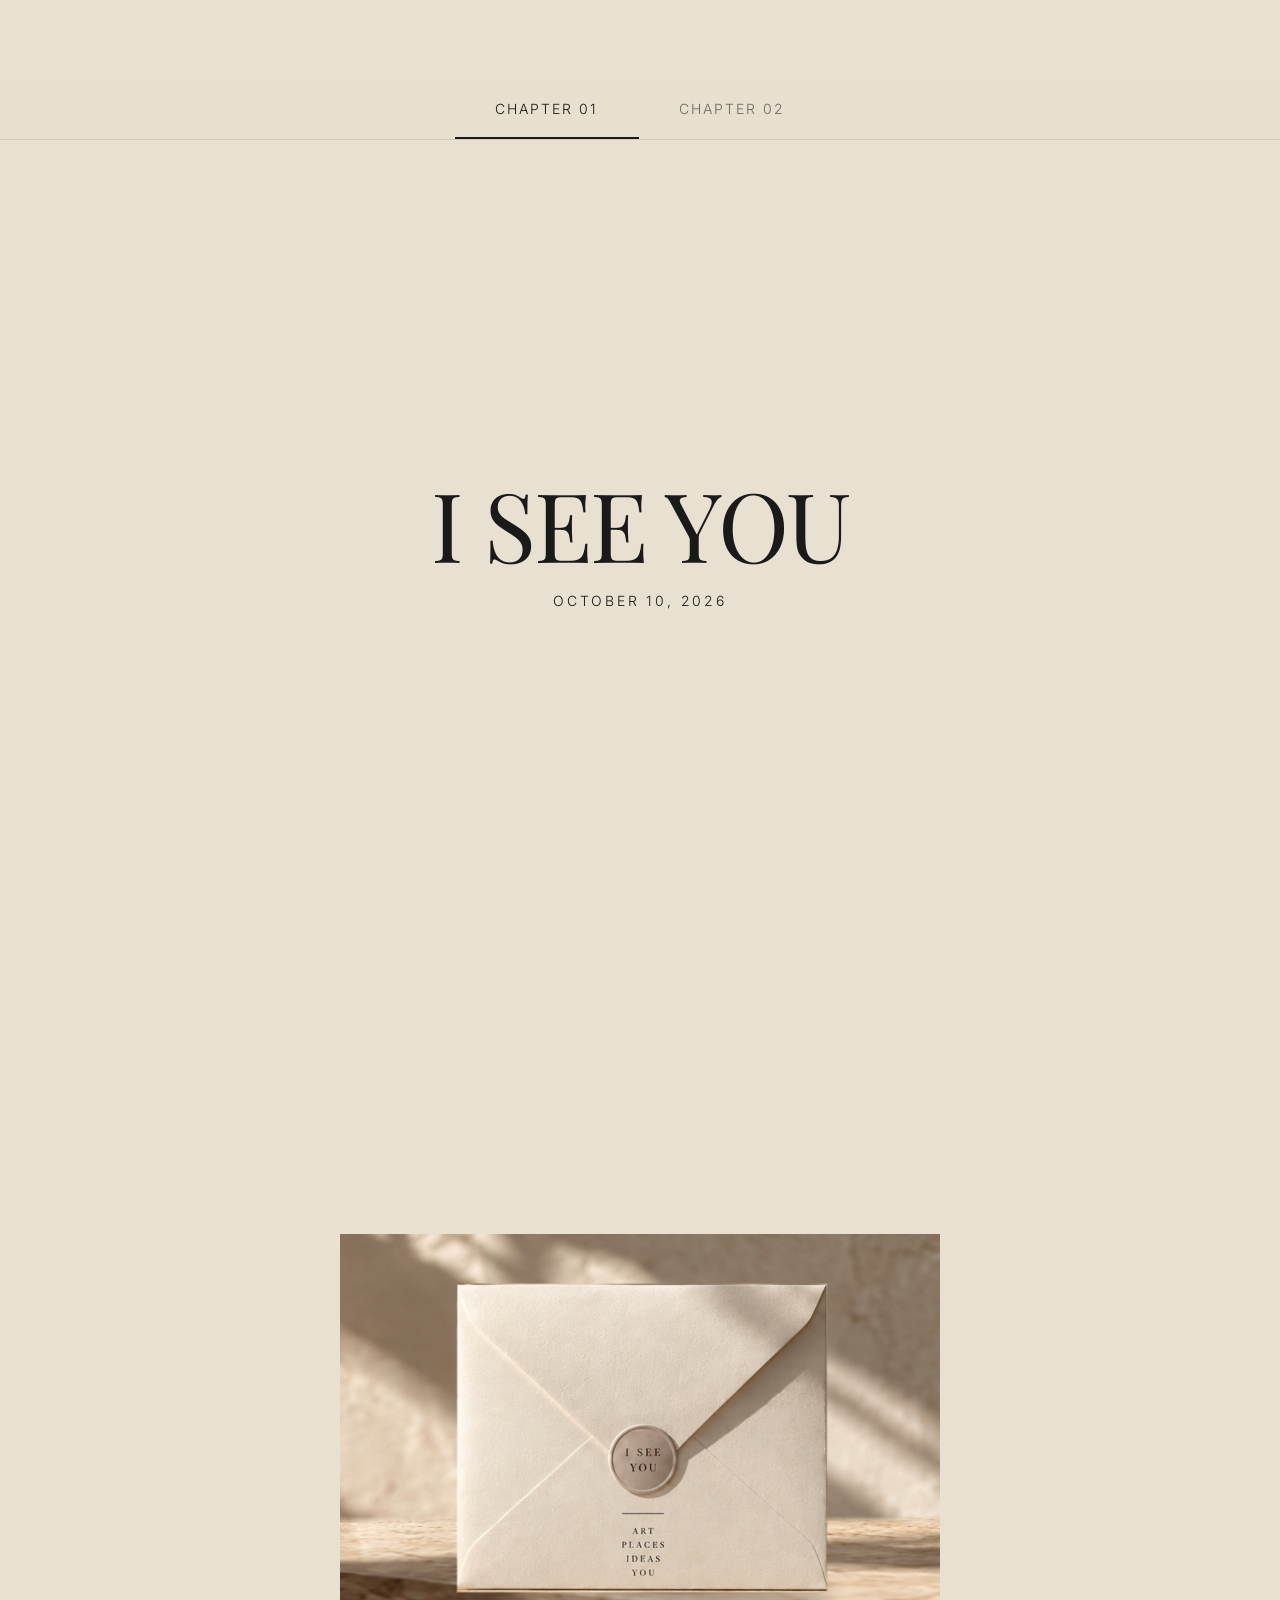
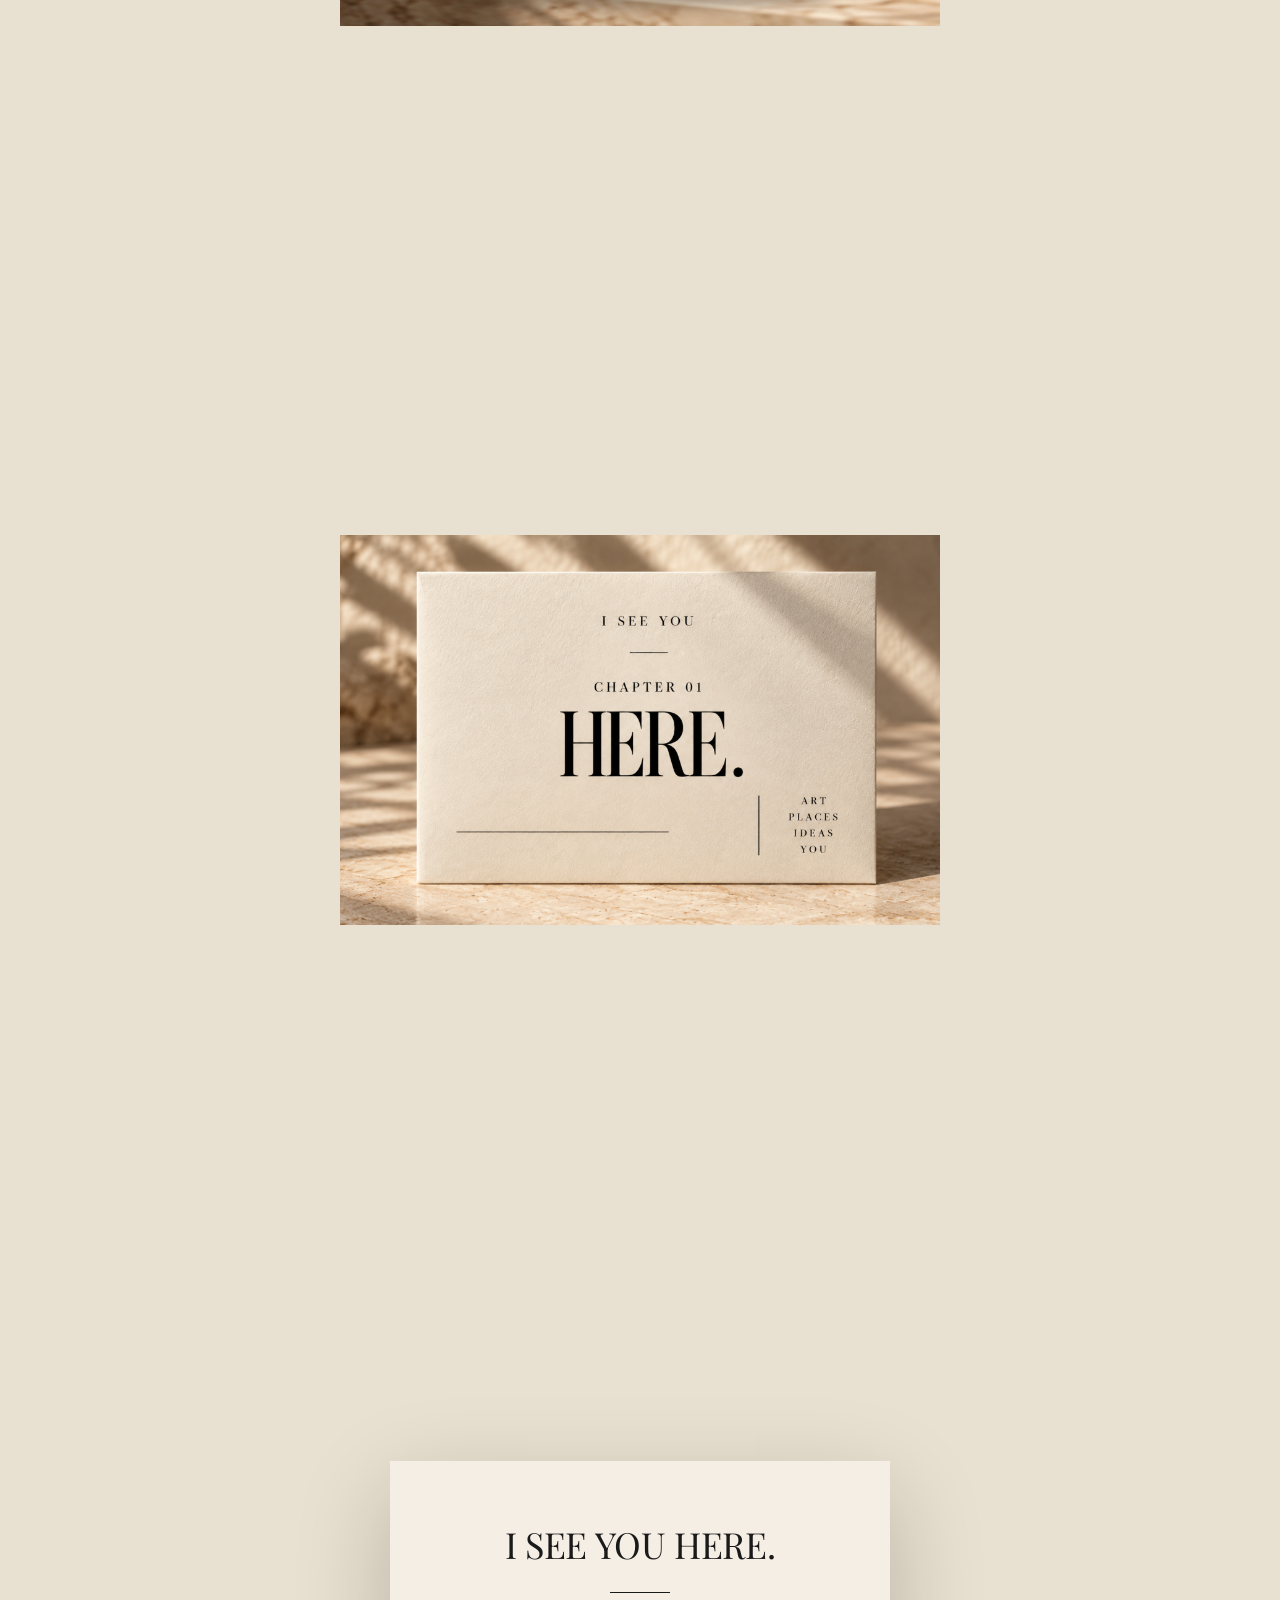
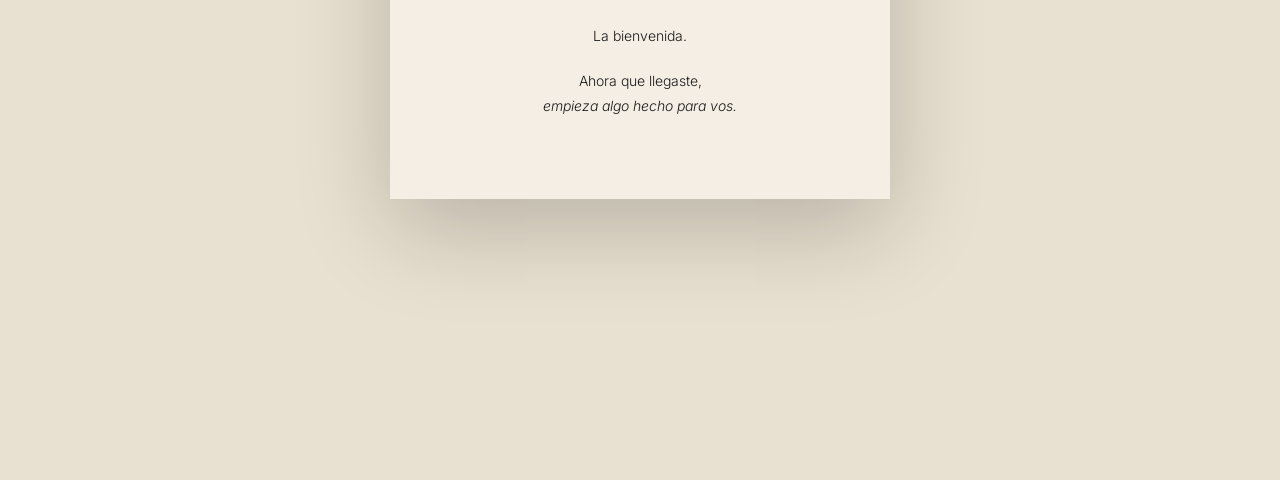
==== index.html @ f536c84e "Add Chapter 02 with tabs navigation - Add tab system for Chapter 01 and Chapter 02 - Integrate Sobre" ====
<!DOCTYPE html>
<html lang="en">
<head>
    <meta charset="UTF-8">
    <meta name="viewport" content="width=device-width, initial-scale=1.0">
    <title>I SEE YOU</title>
    <link rel="preconnect" href="https://fonts.googleapis.com">
    <link rel="preconnect" href="https://fonts.gstatic.com" crossorigin>
    <link href="https://fonts.googleapis.com/css2?family=Playfair+Display:wght@400;500;600;700&family=Inter:wght@300;400;500&display=swap" rel="stylesheet">
    <style>
        * {
            margin: 0;
            padding: 0;
            box-sizing: border-box;
        }

        body {
            font-family: 'Inter', sans-serif;
            background-color: #E8E0D0;
            color: #1a1a1a;
            overflow-x: hidden;
        }

        /* TAB NAVIGATION */
        .tab-nav {
            position: fixed;
            top: 0;
            left: 0;
            right: 0;
            z-index: 1000;
            background-color: rgba(232, 224, 208, 0.98);
            backdrop-filter: blur(10px);
            border-bottom: 1px solid rgba(0, 0, 0, 0.1);
            padding: 0;
            display: flex;
            justify-content: center;
            gap: 0;
        }

        .tab-button {
            padding: 20px 40px;
            font-family: 'Inter', sans-serif;
            font-size: 14px;
            font-weight: 300;
            letter-spacing: 0.15em;
            text-transform: uppercase;
            background: none;
            border: none;
            cursor: pointer;
            color: #1a1a1a;
            transition: all 0.3s ease;
            border-bottom: 2px solid transparent;
            opacity: 0.6;
        }

        .tab-button.active {
            opacity: 1;
            border-bottom-color: #1a1a1a;
        }

        .tab-button:hover {
            opacity: 0.8;
        }

        /* TAB CONTENT */
        .tab-content {
            display: none;
            padding-top: 80px;
        }

        .tab-content.active {
            display: block;
        }

        .section {
            width: 100%;
            height: 100vh;
            display: flex;
            align-items: center;
            justify-content: center;
            padding: 60px 20px;
            flex-shrink: 0;
            scroll-snap-align: start;
        }

        html {
            scroll-behavior: smooth;
            scroll-snap-type: y mandatory;
        }

        /* TITLE SECTION */
        .title-section {
            flex-direction: column;
            gap: 80px;
            padding-top: 80px;
        }

        .title-text {
            text-align: center;
        }

        .title-text h1 {
            font-family: 'Playfair Display', serif;
            font-size: clamp(48px, 10vw, 96px);
            font-weight: 400;
            letter-spacing: -0.02em;
            margin-bottom: 16px;
            line-height: 1.1;
        }

        .title-text p {
            font-family: 'Inter', sans-serif;
            font-size: 14px;
            font-weight: 300;
            letter-spacing: 0.2em;
            text-transform: uppercase;
        }

        /* ENVELOPE SECTION */
        .envelope-section {
            justify-content: center;
        }

        .envelope-container {
            width: 100%;
            max-width: 800px;
            display: flex;
            align-items: center;
            justify-content: center;
        }

        .envelope-image {
            width: 100%;
            height: auto;
            max-width: 600px;
            display: block;
            object-fit: contain;
        }

        /* CONTENT SECTION */
        .content-section {
            flex-direction: column;
            gap: 40px;
        }

        .chapter-header {
            text-align: center;
            margin-bottom: 20px;
        }

        .chapter-label {
            font-family: 'Inter', sans-serif;
            font-size: 13px;
            font-weight: 300;
            letter-spacing: 0.15em;
            text-transform: uppercase;
            margin-bottom: 16px;
            opacity: 0.7;
        }

        .chapter-title {
            font-family: 'Playfair Display', serif;
            font-size: clamp(48px, 8vw, 72px);
            font-weight: 700;
            letter-spacing: -0.01em;
            line-height: 1.1;
        }

        .chapter-divider {
            width: 60px;
            height: 1px;
            background-color: #1a1a1a;
            margin: 20px auto;
        }

        .chapter-content {
            max-width: 600px;
            margin: 40px auto 0;
            text-align: center;
        }

        .chapter-content p {
            font-family: 'Inter', sans-serif;
            font-size: 16px;
            font-weight: 300;
            line-height: 1.8;
            margin-bottom: 16px;
        }

        /* CARD SECTION */
        .card-container {
            width: 100%;
            max-width: 500px;
            background-color: #F5EEE5;
            padding: 60px 40px;
            text-align: center;
            box-shadow: 0 30px 90px rgba(0, 0, 0, 0.2);
        }

        .card-title {
            font-family: 'Playfair Display', serif;
            font-size: 36px;
            font-weight: 400;
            letter-spacing: -0.01em;
            margin-bottom: 24px;
            line-height: 1.3;
        }

        .card-text {
            font-family: 'Inter', sans-serif;
            font-size: 14px;
            font-weight: 300;
            line-height: 1.8;
            margin-bottom: 20px;
        }

        .card-italic {
            font-style: italic;
        }

        /* RESPONSIVE */
        @media (max-width: 768px) {
            .tab-nav {
                flex-wrap: wrap;
                gap: 0;
            }

            .tab-button {
                padding: 16px 24px;
                font-size: 12px;
                flex: 1;
            }

            .section {
                padding: 40px 20px;
            }

            .title-text h1 {
                font-size: 42px;
            }

            .chapter-title {
                font-size: 48px;
            }

            .card-container {
                padding: 40px 30px;
            }

            .card-title {
                font-size: 28px;
            }
        }

        @media (max-width: 480px) {
            .tab-button {
                padding: 12px 16px;
                font-size: 11px;
            }

            .title-text h1 {
                font-size: 36px;
            }

            .chapter-title {
                font-size: 36px;
            }

            .card-container {
                padding: 30px 20px;
            }

            .card-title {
                font-size: 24px;
            }

            .chapter-content p {
                font-size: 14px;
            }
        }
    </style>
</head>
<body>
    <!-- TAB NAVIGATION -->
    <nav class="tab-nav">
        <button class="tab-button active" onclick="switchTab('chapter01')">CHAPTER 01</button>
        <button class="tab-button" onclick="switchTab('chapter02')">CHAPTER 02</button>
    </nav>

    <!-- CHAPTER 01 CONTENT -->
    <div id="chapter01" class="tab-content active">
        <!-- TITLE SECTION -->
        <section class="section title-section">
            <div class="title-text">
                <h1>I SEE YOU</h1>
                <p>October 10, 2026</p>
            </div>
        </section>

        <!-- ENVELOPE CLOSED -->
        <section class="section envelope-section">
            <div class="envelope-container">
                <img src="sobre-closed.png" alt="Envelope closed" class="envelope-image">
            </div>
        </section>

        <!-- ENVELOPE FRONT WITH CHAPTER -->
        <section class="section content-section">
            <div class="envelope-container">
                <img src="sobre-front.png" alt="Envelope front - Chapter 01 HERE" class="envelope-image">
            </div>
        </section>

        <!-- CARD -->
        <section class="section">
            <div class="card-container">
                <h2 class="card-title">I SEE YOU HERE.</h2>
                <div class="chapter-divider" style="margin: 20px auto 30px;"></div>
                <p class="card-text">La bienvenida.</p>
                <p class="card-text">
                    Ahora que llegaste,<br>
                    <span class="card-italic">empieza algo hecho para vos.</span>
                </p>
            </div>
        </section>
    </div>

    <!-- CHAPTER 02 CONTENT -->
    <div id="chapter02" class="tab-content">
        <!-- TITLE SECTION -->
        <section class="section title-section">
            <div class="title-text">
                <h1>I SEE YOU</h1>
                <p>October 10, 2026</p>
            </div>
        </section>

        <!-- ENVELOPE CLOSED -->
        <section class="section envelope-section">
            <div class="envelope-container">
                <img src="chapter02-page-000.png" alt="Envelope closed - Chapter 02" class="envelope-image">
            </div>
        </section>

        <!-- ENVELOPE FRONT WITH CHAPTER -->
        <section class="section content-section">
            <div class="envelope-container">
                <img src="chapter02-page-001.png" alt="Envelope front - Chapter 02 TIRED" class="envelope-image">
            </div>
        </section>

        <!-- CARD -->
        <section class="section">
            <div class="card-container">
                <h2 class="card-title">I SEE YOU TIRED.</h2>
                <div class="chapter-divider" style="margin: 20px auto 30px;"></div>
                <p class="card-text">El spa.</p>
                <p class="card-text">
                    Veo cuánto das.<br>
                    Veo todo lo que sostenés.
                </p>
            </div>
        </section>
    </div>

    <script>
        function switchTab(tabName) {
            // Hide all tab contents
            const contents = document.querySelectorAll('.tab-content');
            contents.forEach(content => {
                content.classList.remove('active');
            });

            // Remove active class from all buttons
            const buttons = document.querySelectorAll('.tab-button');
            buttons.forEach(button => {
                button.classList.remove('active');
            });

            // Show selected tab
            document.getElementById(tabName).classList.add('active');

            // Activate button
            event.target.classList.add('active');

            // Scroll to top of selected tab
            window.scrollTo(0, 0);
        }
    </script>
</body>
</html>
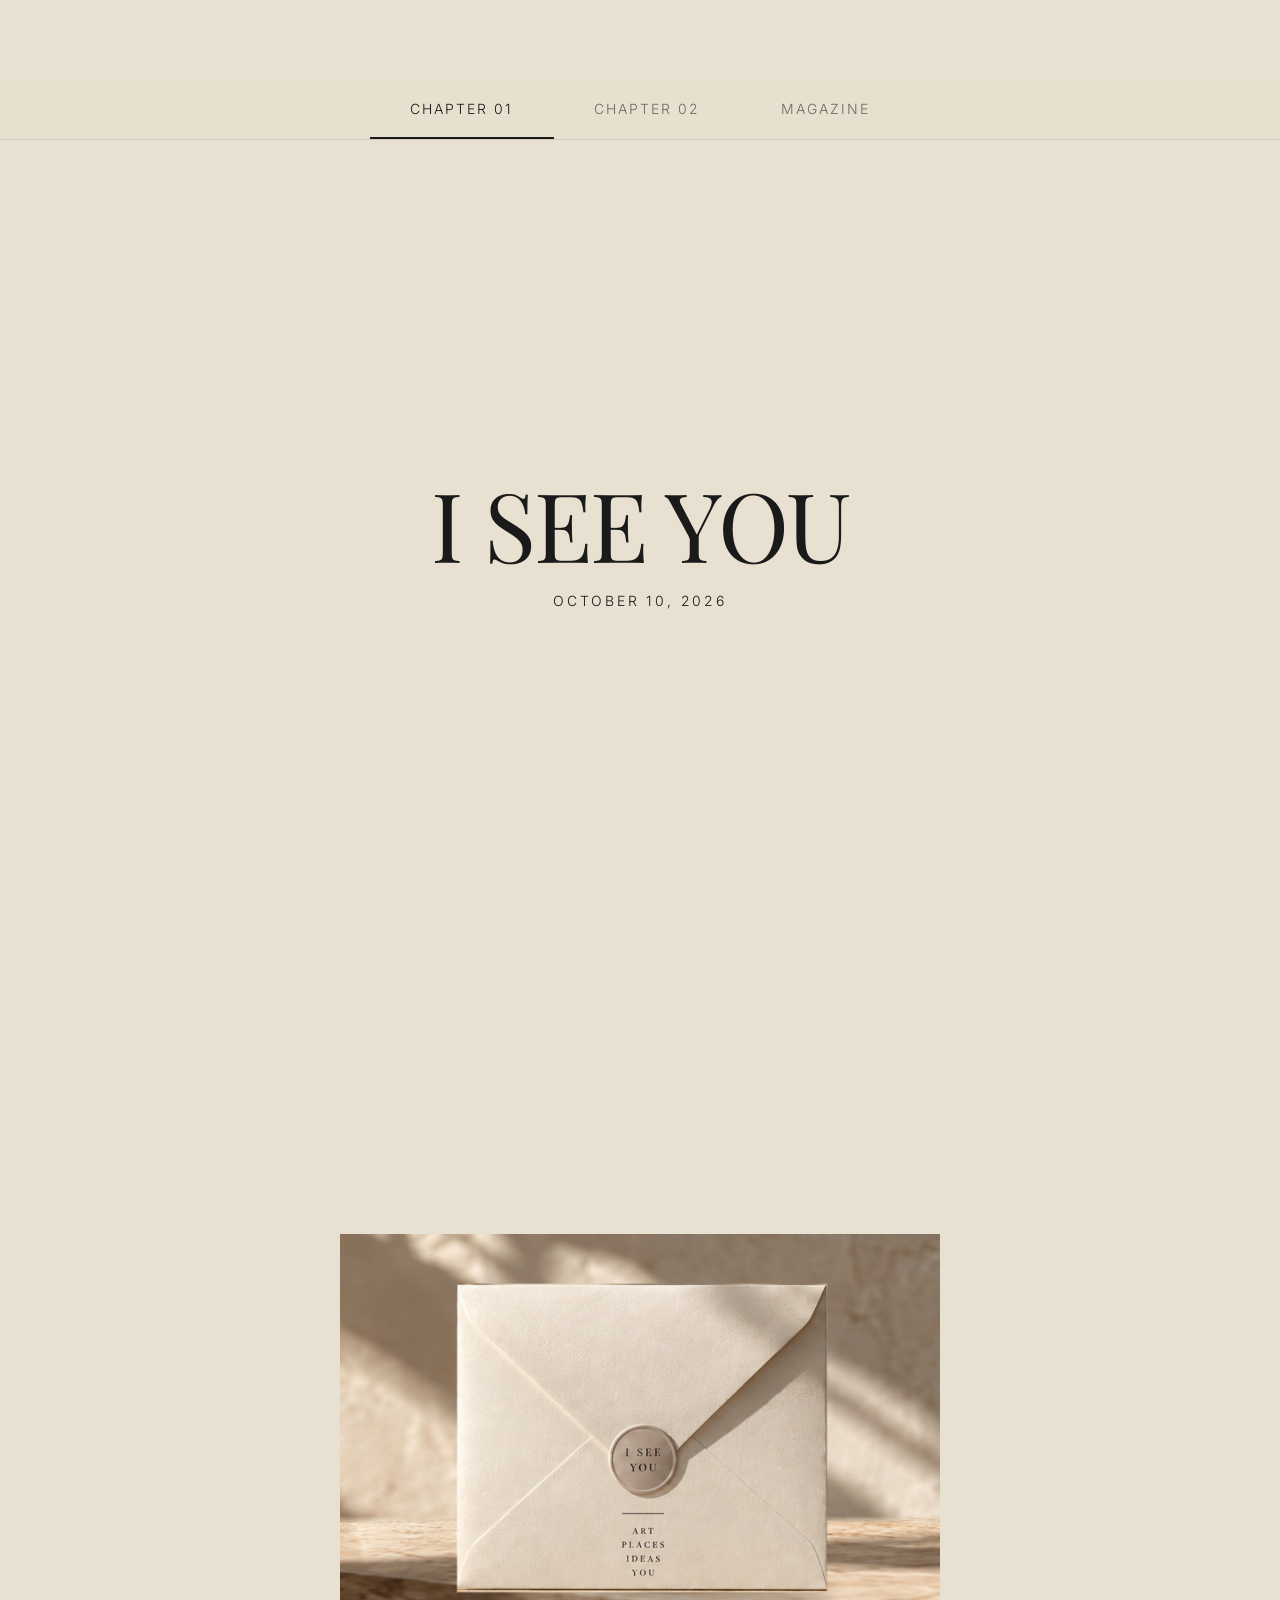
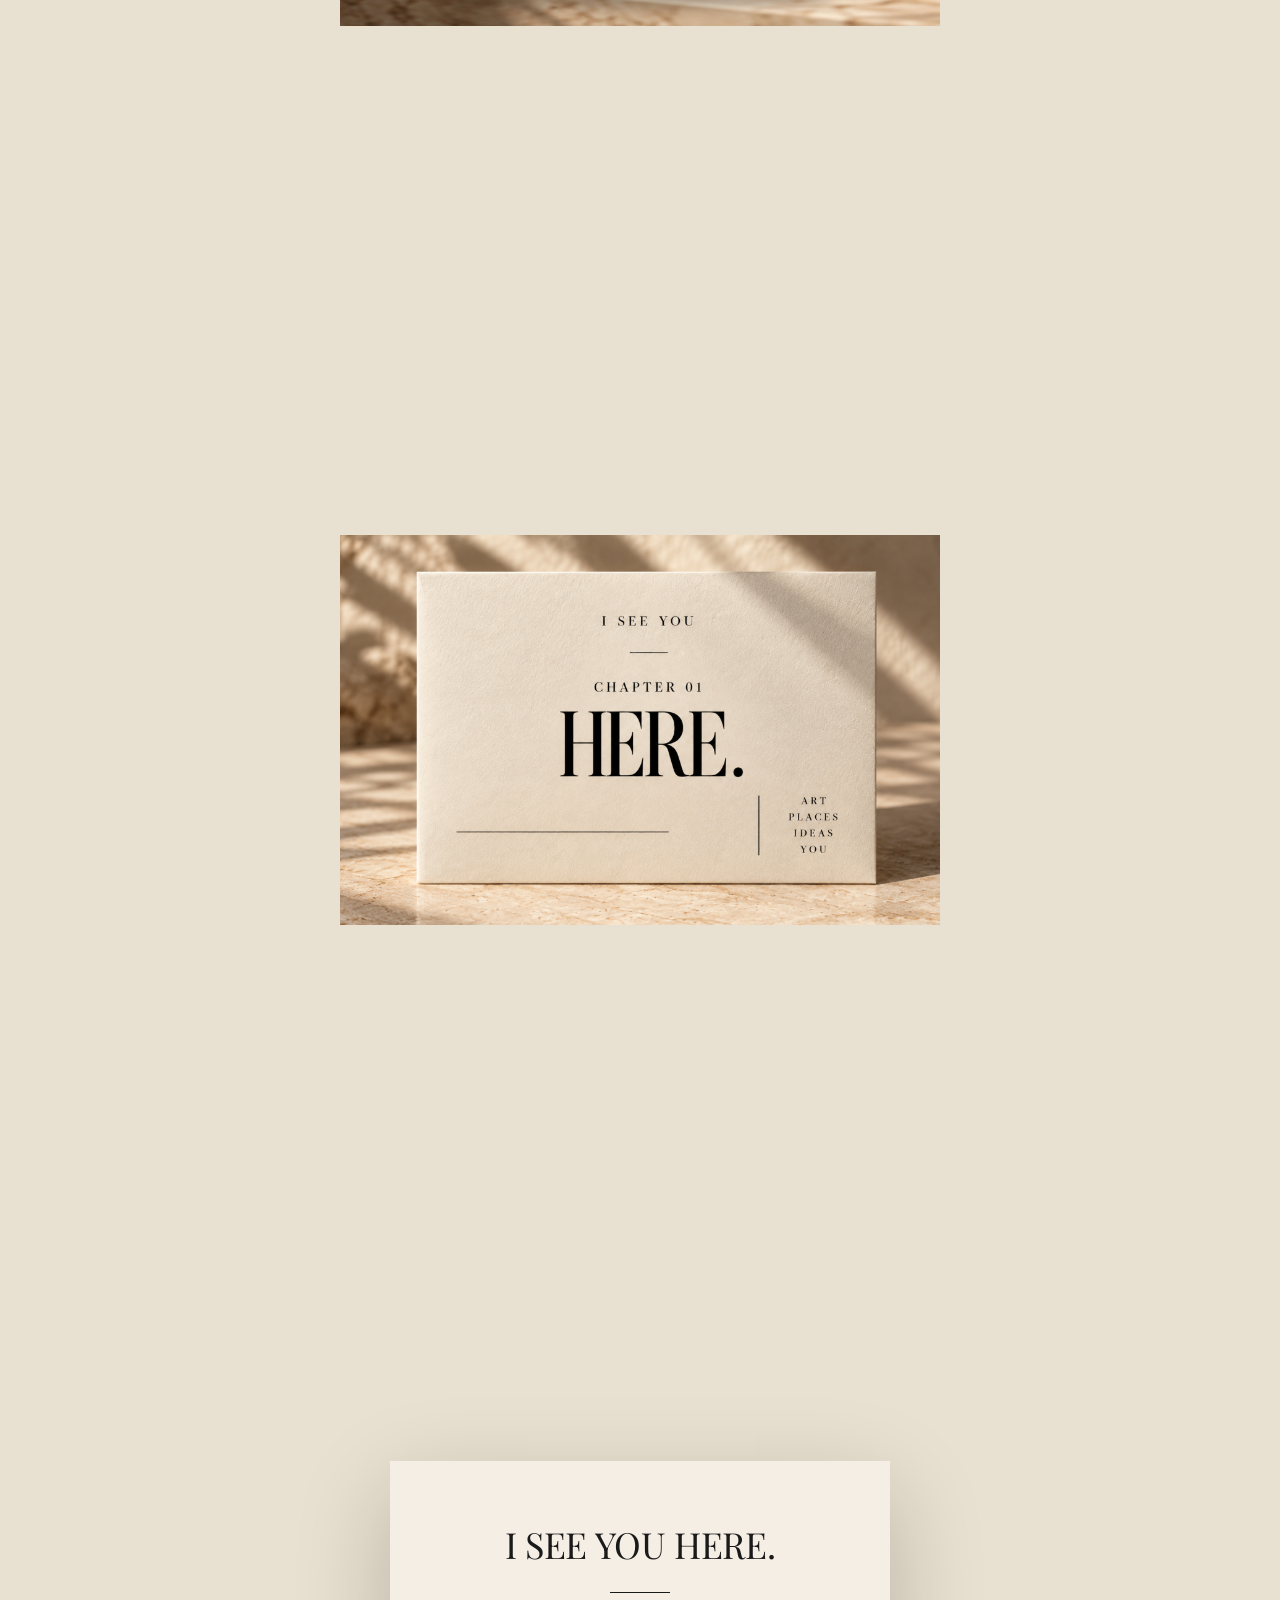
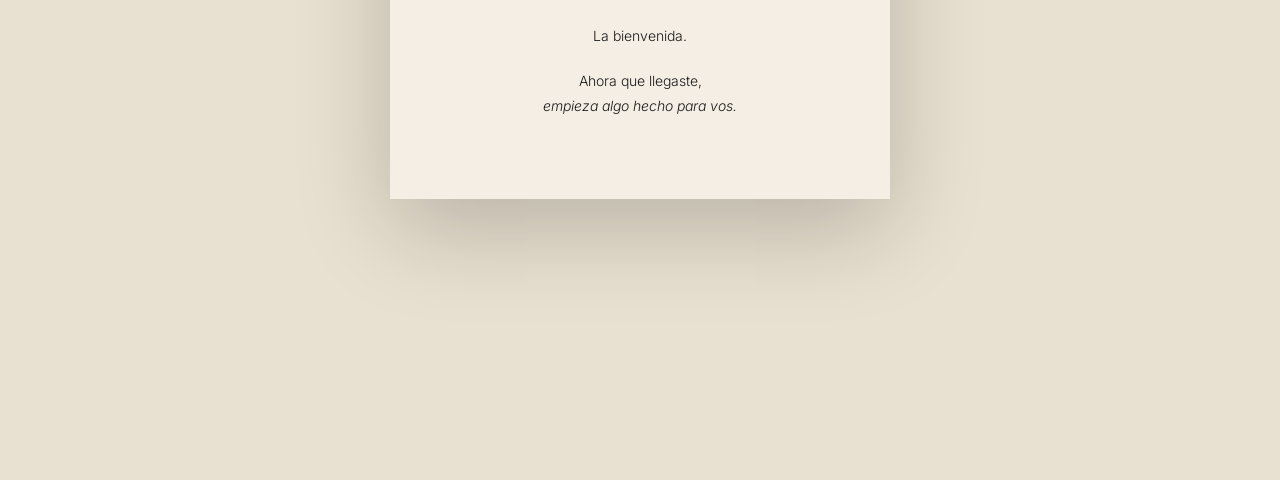
==== commit f9d3d686: "Add magazine cover page with Chapter 01 layout - Integrated magazine tab with fullscreen scroll expe" ====
--- a/index.html
+++ b/index.html
@@ -218,7 +218,131 @@
             font-style: italic;
         }
 
+        /* MAGAZINE COVER */
+        .magazine-cover {
+            width: 100%;
+            height: 100vh;
+            position: relative;
+            overflow: hidden;
+            display: flex;
+            align-items: center;
+            justify-content: center;
+            padding: 80px 40px 60px;
+        }
+
+        .magazine-cover-container {
+            width: 100%;
+            max-width: 1000px;
+            height: 100%;
+            display: grid;
+            grid-template-columns: 1fr 1fr;
+            gap: 60px;
+            align-items: center;
+        }
+
+        .magazine-cover-text {
+            display: flex;
+            flex-direction: column;
+            gap: 20px;
+            justify-content: center;
+            padding-right: 40px;
+        }
+
+        .magazine-issue {
+            font-family: 'Inter', sans-serif;
+            font-size: 12px;
+            font-weight: 300;
+            letter-spacing: 0.15em;
+            text-transform: uppercase;
+            opacity: 0.7;
+        }
+
+        .magazine-date {
+            font-family: 'Inter', sans-serif;
+            font-size: 12px;
+            font-weight: 300;
+            letter-spacing: 0.15em;
+            text-transform: uppercase;
+            opacity: 0.7;
+            text-align: right;
+            position: absolute;
+            top: 100px;
+            right: 60px;
+        }
+
+        .magazine-title {
+            font-family: 'Playfair Display', serif;
+            font-size: clamp(64px, 10vw, 128px);
+            font-weight: 700;
+            letter-spacing: -0.02em;
+            line-height: 0.9;
+            word-break: break-word;
+        }
+
+        .magazine-subtitle {
+            font-family: 'Playfair Display', serif;
+            font-size: clamp(32px, 6vw, 64px);
+            font-weight: 400;
+            letter-spacing: -0.01em;
+            opacity: 0.8;
+        }
+
+        .magazine-divider {
+            width: 60px;
+            height: 1px;
+            background-color: #1a1a1a;
+            margin: 20px 0;
+        }
+
+        .magazine-tags {
+            font-family: 'Inter', sans-serif;
+            font-size: 11px;
+            font-weight: 300;
+            letter-spacing: 0.15em;
+            text-transform: uppercase;
+            line-height: 1.8;
+        }
+
+        .magazine-image {
+            width: 100%;
+            height: 100%;
+            object-fit: cover;
+            object-position: center;
+        }
+
+        .magazine-cover-image-container {
+            width: 100%;
+            height: 100%;
+            overflow: hidden;
+            border-radius: 2px;
+        }
+
+        .magazine-vol {
+            font-family: 'Inter', sans-serif;
+            font-size: 12px;
+            font-weight: 300;
+            letter-spacing: 0.15em;
+            text-transform: uppercase;
+            margin-top: auto;
+            opacity: 0.7;
+        }
+
         /* RESPONSIVE */
+        @media (max-width: 1024px) {
+            .magazine-cover-container {
+                grid-template-columns: 1fr;
+                gap: 40px;
+            }
+
+            .magazine-cover-text {
+                padding-right: 0;
+            }
+
+            .magazine-cover {
+                padding: 100px 40px 60px;
+            }
+        }
+
         @media (max-width: 768px) {
             .tab-nav {
                 flex-wrap: wrap;
@@ -249,6 +373,24 @@
 
             .card-title {
                 font-size: 28px;
+            }
+
+            .magazine-cover {
+                padding: 80px 30px 60px;
+            }
+
+            .magazine-title {
+                font-size: 48px;
+            }
+
+            .magazine-subtitle {
+                font-size: 32px;
+            }
+
+            .magazine-date {
+                font-size: 10px;
+                right: 30px;
+                top: 80px;
             }
         }
 
@@ -285,6 +427,7 @@
     <nav class="tab-nav">
         <button class="tab-button active" onclick="switchTab('chapter01')">CHAPTER 01</button>
         <button class="tab-button" onclick="switchTab('chapter02')">CHAPTER 02</button>
+        <button class="tab-button" onclick="switchTab('magazine')">MAGAZINE</button>
     </nav>
 
     <!-- CHAPTER 01 CONTENT -->
@@ -363,6 +506,32 @@
         </section>
     </div>
 
+    <!-- MAGAZINE CONTENT -->
+    <div id="magazine" class="tab-content">
+        <!-- MAGAZINE COVER -->
+        <section class="magazine-cover">
+            <div class="magazine-cover-container">
+                <div class="magazine-cover-text">
+                    <div class="magazine-date">10 OCTOBER 2026</div>
+                    <div class="magazine-issue">ISSUE 001</div>
+                    <div class="magazine-title">I SEE YOU.</div>
+                    <div class="magazine-divider"></div>
+                    <div class="magazine-tags">
+                        ART<br>
+                        TRAVEL<br>
+                        IDEAS<br>
+                        PEOPLE<br>
+                        PLACES
+                    </div>
+                    <div class="magazine-vol">VOL. 01</div>
+                </div>
+                <div class="magazine-cover-image-container">
+                    <img src="jea-cover.jpg" alt="I SEE YOU Magazine Cover - Jea" class="magazine-image">
+                </div>
+            </div>
+        </section>
+    </div>
+
     <script>
         function switchTab(tabName) {
             // Hide all tab contents
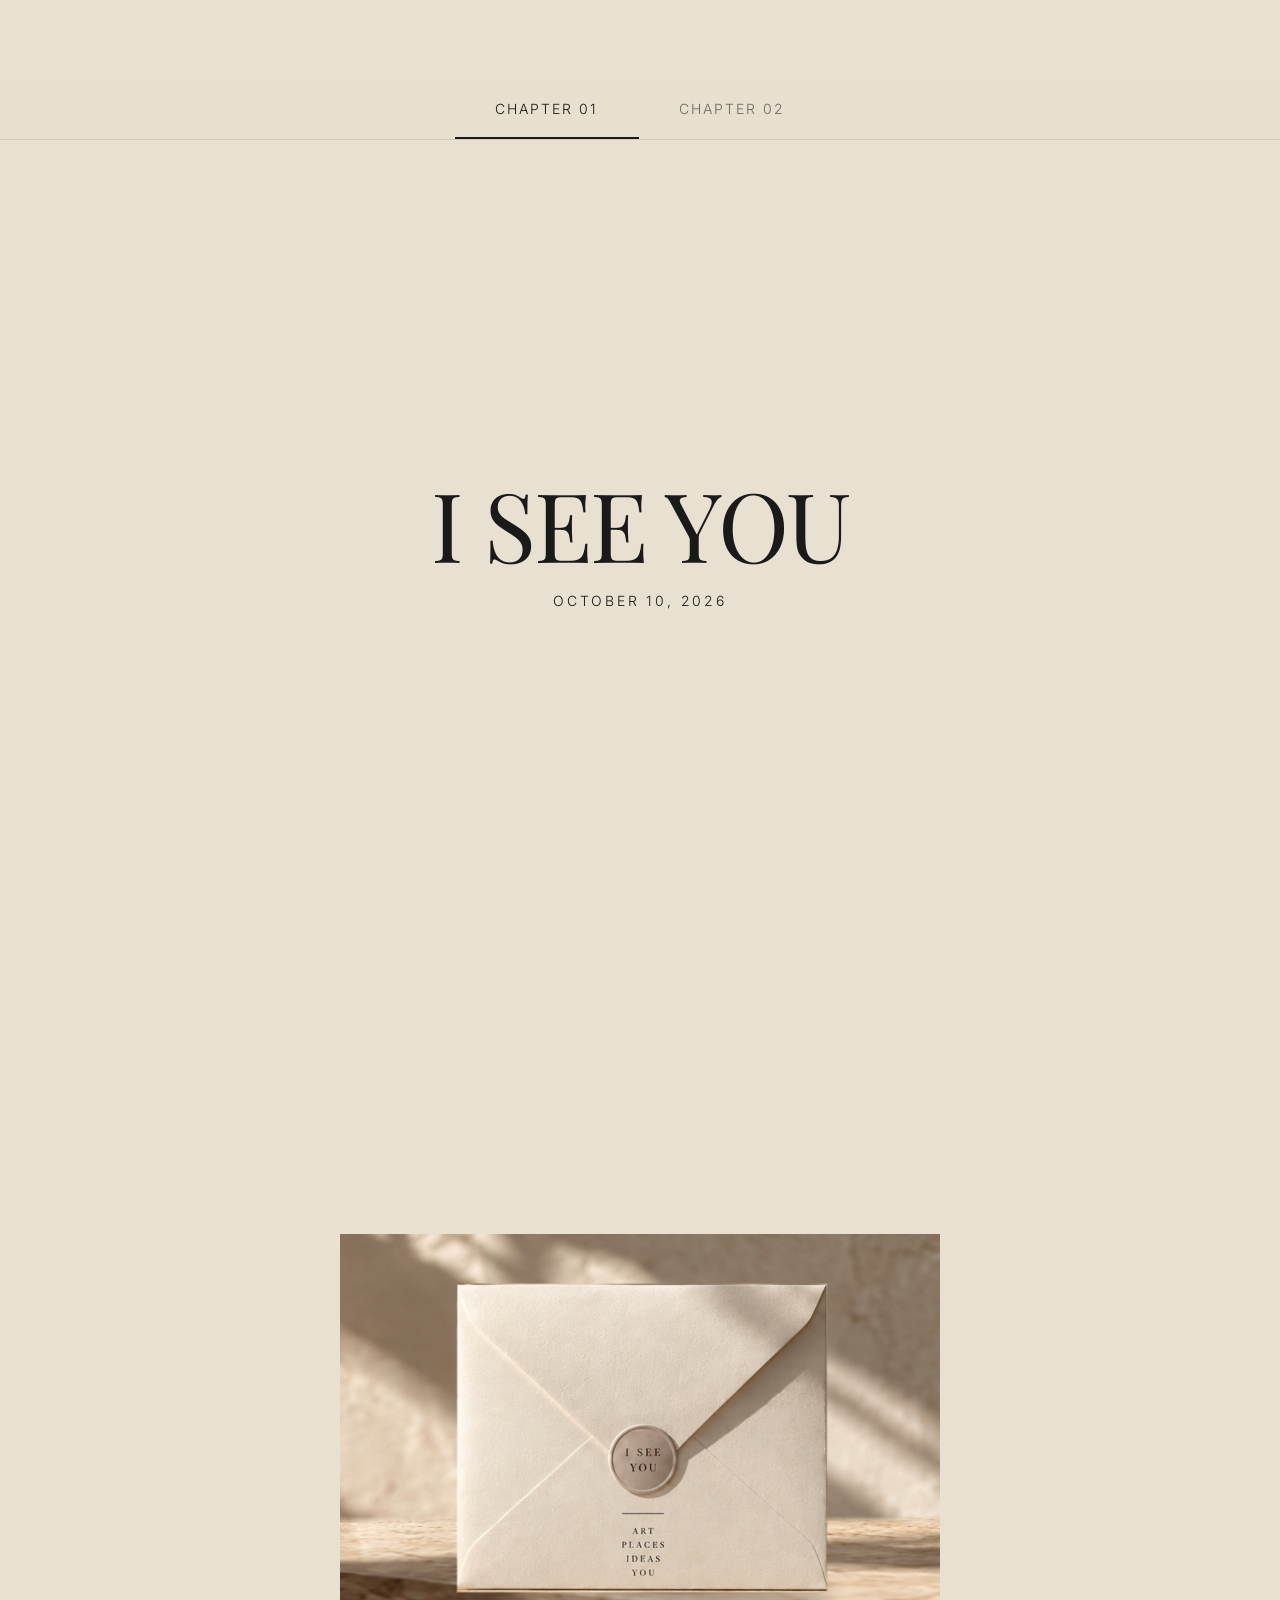
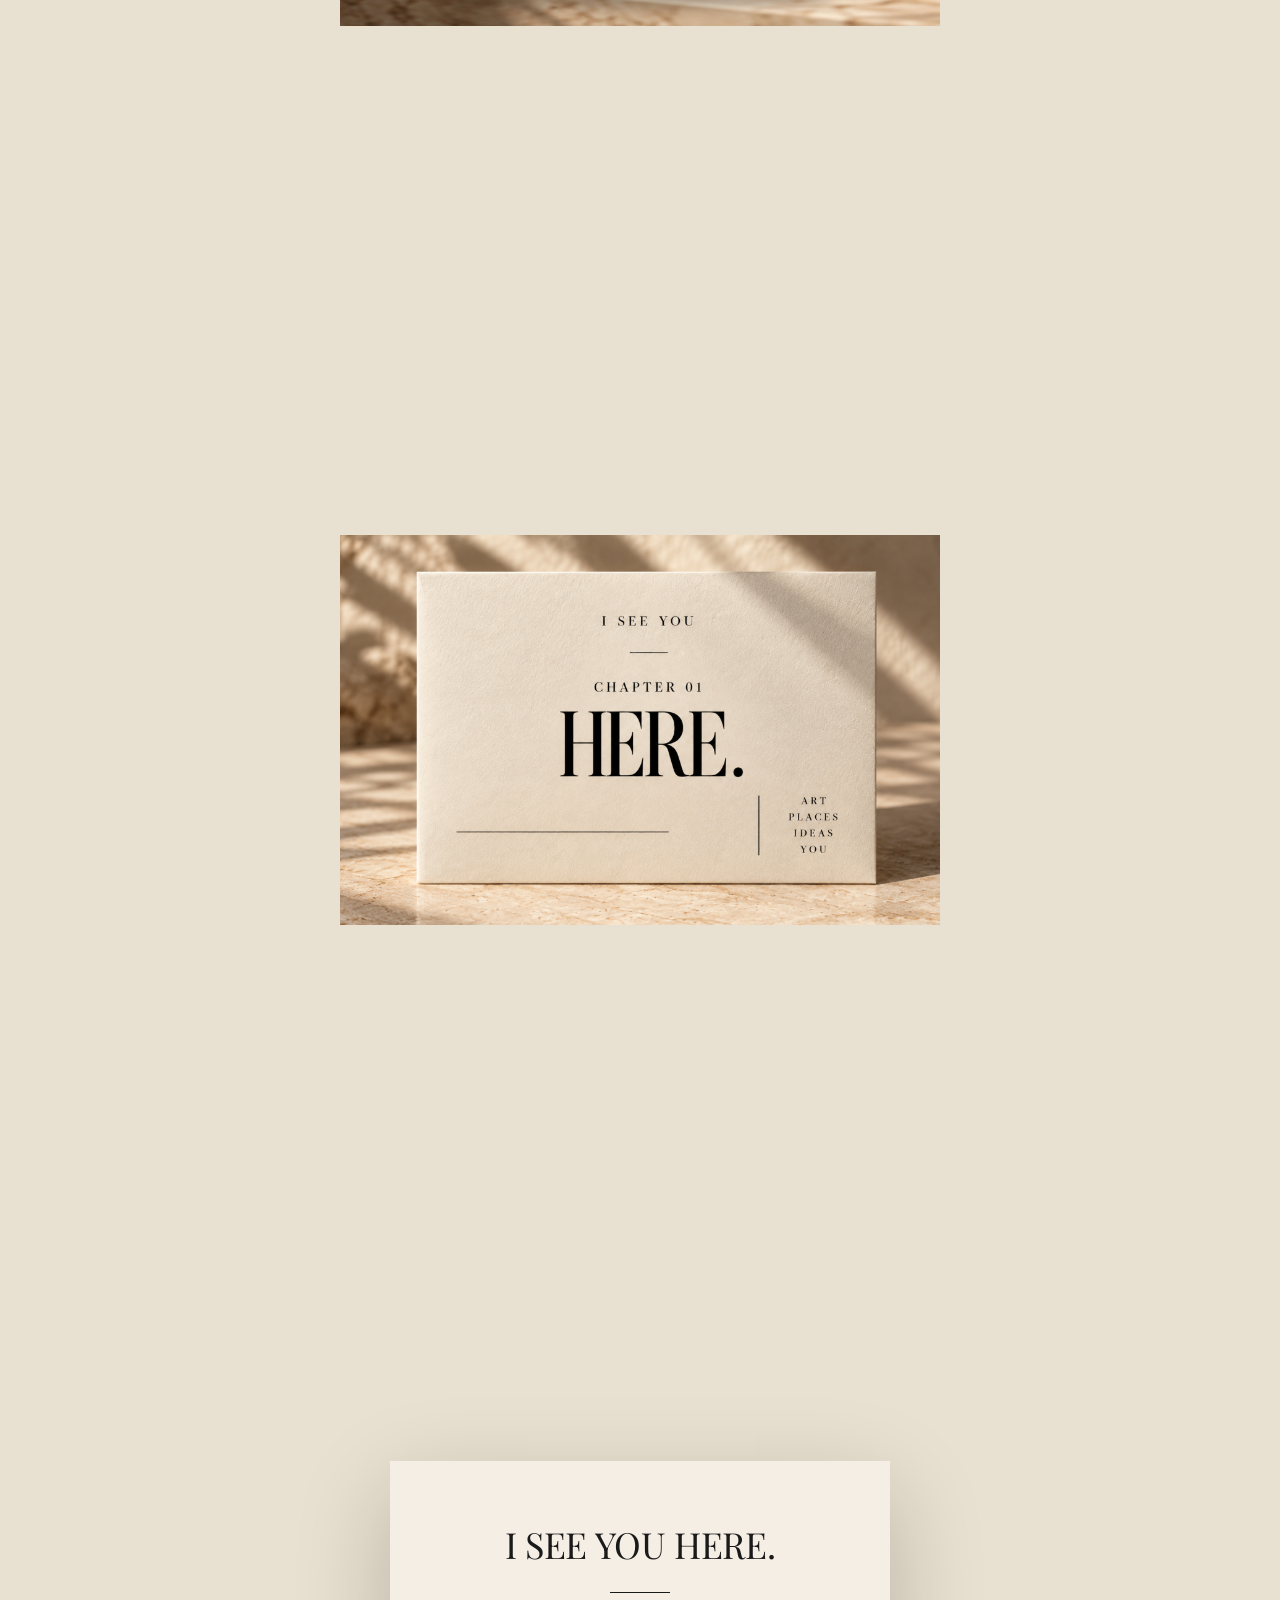
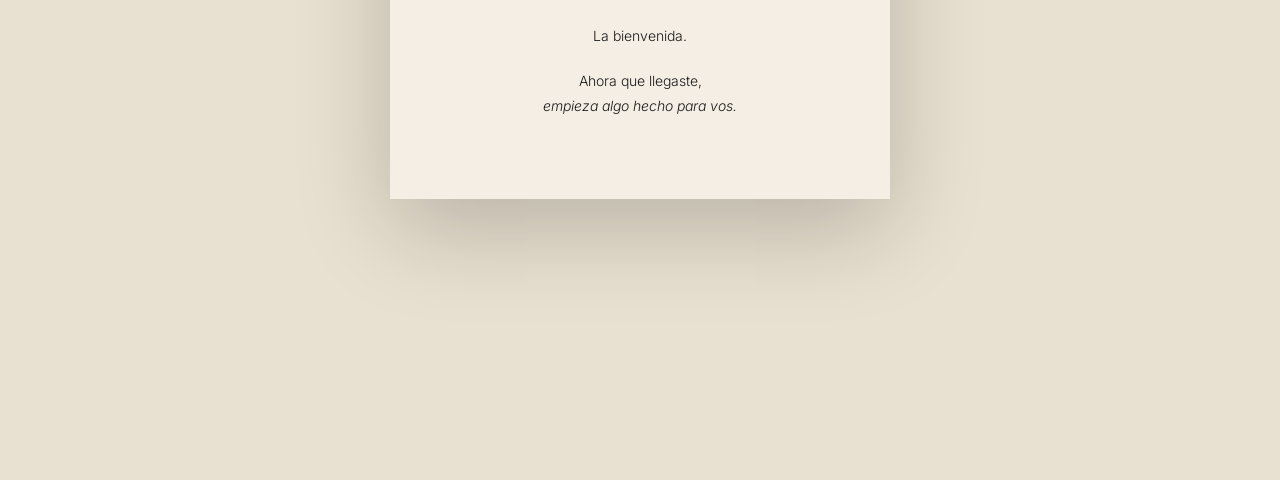
==== commit e68abce6: "feat: remove MAGAZINE tab from site (magazine is now physical) Co-Authored-By: Claude Sonnet 5.5 <no" ====
--- a/index.html
+++ b/index.html
@@ -65,11 +65,14 @@
         /* TAB CONTENT */
         .tab-content {
             display: none;
-            padding-top: 80px;
         }
 
         .tab-content.active {
             display: block;
+        }
+
+        .tab-content {
+            padding-top: 80px;
         }
 
         .section {
@@ -135,6 +138,81 @@
             max-width: 600px;
             display: block;
             object-fit: contain;
+            cursor: pointer;
+            transition: transform 0.3s ease, filter 0.3s ease;
+        }
+
+        .envelope-image:hover {
+            transform: scale(1.02);
+            filter: brightness(0.95);
+        }
+
+        /* MODAL STYLES */
+        .modal {
+            display: none;
+            position: fixed;
+            top: 0;
+            left: 0;
+            width: 100%;
+            height: 100%;
+            background-color: rgba(0, 0, 0, 0.5);
+            z-index: 2000;
+            align-items: center;
+            justify-content: center;
+            backdrop-filter: blur(4px);
+        }
+
+        .modal.active {
+            display: flex;
+        }
+
+        .modal-content {
+            position: relative;
+            max-width: 600px;
+            width: 90%;
+            max-height: 80vh;
+            overflow-y: auto;
+            animation: modalSlideIn 0.4s ease-out;
+        }
+
+        @keyframes modalSlideIn {
+            from {
+                opacity: 0;
+                transform: scale(0.9) translateY(30px);
+            }
+            to {
+                opacity: 1;
+                transform: scale(1) translateY(0);
+            }
+        }
+
+        .modal-close {
+            position: absolute;
+            top: -40px;
+            right: 0;
+            background: none;
+            border: none;
+            font-size: 28px;
+            color: white;
+            cursor: pointer;
+            padding: 10px;
+            z-index: 2001;
+            transition: opacity 0.2s ease;
+        }
+
+        .modal-close:hover {
+            opacity: 0.7;
+        }
+
+        @media (max-width: 768px) {
+            .modal-close {
+                top: -35px;
+                font-size: 24px;
+            }
+
+            .modal-content {
+                max-height: 90vh;
+            }
         }
 
         /* CONTENT SECTION */
@@ -218,130 +296,26 @@
             font-style: italic;
         }
 
-        /* MAGAZINE COVER */
-        .magazine-cover {
-            width: 100%;
-            height: 100vh;
-            position: relative;
-            overflow: hidden;
-            display: flex;
-            align-items: center;
-            justify-content: center;
-            padding: 80px 40px 60px;
-        }
-
-        .magazine-cover-container {
-            width: 100%;
-            max-width: 1000px;
-            height: 100%;
-            display: grid;
-            grid-template-columns: 1fr 1fr;
-            gap: 60px;
-            align-items: center;
-        }
-
-        .magazine-cover-text {
-            display: flex;
-            flex-direction: column;
-            gap: 20px;
-            justify-content: center;
-            padding-right: 40px;
-        }
-
-        .magazine-issue {
-            font-family: 'Inter', sans-serif;
-            font-size: 12px;
-            font-weight: 300;
-            letter-spacing: 0.15em;
-            text-transform: uppercase;
-            opacity: 0.7;
-        }
-
-        .magazine-date {
-            font-family: 'Inter', sans-serif;
-            font-size: 12px;
-            font-weight: 300;
-            letter-spacing: 0.15em;
-            text-transform: uppercase;
-            opacity: 0.7;
-            text-align: right;
-            position: absolute;
-            top: 100px;
-            right: 60px;
-        }
-
-        .magazine-title {
-            font-family: 'Playfair Display', serif;
-            font-size: clamp(64px, 10vw, 128px);
-            font-weight: 700;
-            letter-spacing: -0.02em;
-            line-height: 0.9;
-            word-break: break-word;
-        }
-
-        .magazine-subtitle {
-            font-family: 'Playfair Display', serif;
-            font-size: clamp(32px, 6vw, 64px);
-            font-weight: 400;
-            letter-spacing: -0.01em;
-            opacity: 0.8;
-        }
-
-        .magazine-divider {
-            width: 60px;
-            height: 1px;
-            background-color: #1a1a1a;
-            margin: 20px 0;
-        }
-
-        .magazine-tags {
-            font-family: 'Inter', sans-serif;
-            font-size: 11px;
-            font-weight: 300;
-            letter-spacing: 0.15em;
-            text-transform: uppercase;
-            line-height: 1.8;
-        }
-
-        .magazine-image {
-            width: 100%;
-            height: 100%;
-            object-fit: cover;
-            object-position: center;
-        }
-
-        .magazine-cover-image-container {
-            width: 100%;
-            height: 100%;
-            overflow: hidden;
-            border-radius: 2px;
-        }
-
-        .magazine-vol {
-            font-family: 'Inter', sans-serif;
-            font-size: 12px;
-            font-weight: 300;
-            letter-spacing: 0.15em;
-            text-transform: uppercase;
-            margin-top: auto;
-            opacity: 0.7;
-        }
+
+
+
+
+
+
+
+
+
+
+
+
+
+
+
+
+
+
 
         /* RESPONSIVE */
-        @media (max-width: 1024px) {
-            .magazine-cover-container {
-                grid-template-columns: 1fr;
-                gap: 40px;
-            }
-
-            .magazine-cover-text {
-                padding-right: 0;
-            }
-
-            .magazine-cover {
-                padding: 100px 40px 60px;
-            }
-        }
 
         @media (max-width: 768px) {
             .tab-nav {
@@ -375,23 +349,16 @@
                 font-size: 28px;
             }
 
-            .magazine-cover {
-                padding: 80px 30px 60px;
-            }
-
-            .magazine-title {
-                font-size: 48px;
-            }
-
-            .magazine-subtitle {
-                font-size: 32px;
-            }
-
-            .magazine-date {
-                font-size: 10px;
-                right: 30px;
-                top: 80px;
-            }
+
+
+
+
+
+
+
+
+
+
         }
 
         @media (max-width: 480px) {
@@ -419,6 +386,12 @@
             .chapter-content p {
                 font-size: 14px;
             }
+
+
+
+
+
+
         }
     </style>
 </head>
@@ -427,7 +400,6 @@
     <nav class="tab-nav">
         <button class="tab-button active" onclick="switchTab('chapter01')">CHAPTER 01</button>
         <button class="tab-button" onclick="switchTab('chapter02')">CHAPTER 02</button>
-        <button class="tab-button" onclick="switchTab('magazine')">MAGAZINE</button>
     </nav>
 
     <!-- CHAPTER 01 CONTENT -->
@@ -506,32 +478,38 @@
         </section>
     </div>
 
-    <!-- MAGAZINE CONTENT -->
-    <div id="magazine" class="tab-content">
-        <!-- MAGAZINE COVER -->
-        <section class="magazine-cover">
-            <div class="magazine-cover-container">
-                <div class="magazine-cover-text">
-                    <div class="magazine-date">10 OCTOBER 2026</div>
-                    <div class="magazine-issue">ISSUE 001</div>
-                    <div class="magazine-title">I SEE YOU.</div>
-                    <div class="magazine-divider"></div>
-                    <div class="magazine-tags">
-                        ART<br>
-                        TRAVEL<br>
-                        IDEAS<br>
-                        PEOPLE<br>
-                        PLACES
-                    </div>
-                    <div class="magazine-vol">VOL. 01</div>
-                </div>
-                <div class="magazine-cover-image-container">
-                    <img src="jea-cover.jpg" alt="I SEE YOU Magazine Cover - Jea" class="magazine-image">
-                </div>
-            </div>
-        </section>
+    <!-- ENVELOPE MODALS -->
+    <div id="envelopeModal01" class="modal">
+        <div class="modal-content">
+            <button class="modal-close" onclick="closeModal('envelopeModal01')">✕</button>
+            <div class="card-container">
+                <h2 class="card-title">I SEE YOU HERE.</h2>
+                <div class="chapter-divider" style="margin: 20px auto 30px;"></div>
+                <p class="card-text">La bienvenida.</p>
+                <p class="card-text">
+                    Ahora que llegaste,<br>
+                    <span class="card-italic">empieza algo hecho para vos.</span>
+                </p>
+            </div>
+        </div>
     </div>
 
+    <div id="envelopeModal02" class="modal">
+        <div class="modal-content">
+            <button class="modal-close" onclick="closeModal('envelopeModal02')">✕</button>
+            <div class="card-container">
+                <h2 class="card-title">I SEE YOU TIRED.</h2>
+                <div class="chapter-divider" style="margin: 20px auto 30px;"></div>
+                <p class="card-text">El spa.</p>
+                <p class="card-text">
+                    Veo cuánto das.<br>
+                    Veo todo lo que sostenés.
+                </p>
+            </div>
+        </div>
+    </div>
+
+    <script src="https://cdnjs.cloudflare.com/ajax/libs/gsap/3.12.2/gsap.min.js"></script>
     <script>
         function switchTab(tabName) {
             // Hide all tab contents
@@ -555,6 +533,73 @@
             // Scroll to top of selected tab
             window.scrollTo(0, 0);
         }
+
+        function openModal(modalId) {
+            const modal = document.getElementById(modalId);
+            modal.classList.add('active');
+
+            // Animate modal content
+            const content = modal.querySelector('.modal-content');
+            gsap.fromTo(content,
+                { scale: 0.9, opacity: 0, y: 30 },
+                { scale: 1, opacity: 1, y: 0, duration: 0.4, ease: 'power2.out' }
+            );
+        }
+
+        function closeModal(modalId) {
+            const modal = document.getElementById(modalId);
+            const content = modal.querySelector('.modal-content');
+
+            gsap.to(content, {
+                scale: 0.9,
+                opacity: 0,
+                y: 30,
+                duration: 0.3,
+                ease: 'power2.in',
+                onComplete: () => {
+                    modal.classList.remove('active');
+                }
+            });
+        }
+
+        // Close modal when clicking outside
+        document.querySelectorAll('.modal').forEach(modal => {
+            modal.addEventListener('click', (e) => {
+                if (e.target === modal) {
+                    const modalId = modal.id;
+                    closeModal(modalId);
+                }
+            });
+        });
+
+        // Make envelope images clickable
+        document.addEventListener('DOMContentLoaded', () => {
+            // Chapter 01 envelope
+            const chapter01Envelope = document.querySelectorAll('#chapter01 .envelope-image')[1]; // sobre-front.png
+            if (chapter01Envelope) {
+                chapter01Envelope.addEventListener('click', () => {
+                    openModal('envelopeModal01');
+                });
+            }
+
+            // Chapter 02 envelope
+            const chapter02Envelope = document.querySelectorAll('#chapter02 .envelope-image')[1]; // sobre-front.png
+            if (chapter02Envelope) {
+                chapter02Envelope.addEventListener('click', () => {
+                    openModal('envelopeModal02');
+                });
+            }
+        });
+
+        // Keyboard shortcut: ESC to close modal
+        document.addEventListener('keydown', (e) => {
+            if (e.key === 'Escape') {
+                const activeModals = document.querySelectorAll('.modal.active');
+                activeModals.forEach(modal => {
+                    closeModal(modal.id);
+                });
+            }
+        });
     </script>
 </body>
 </html>
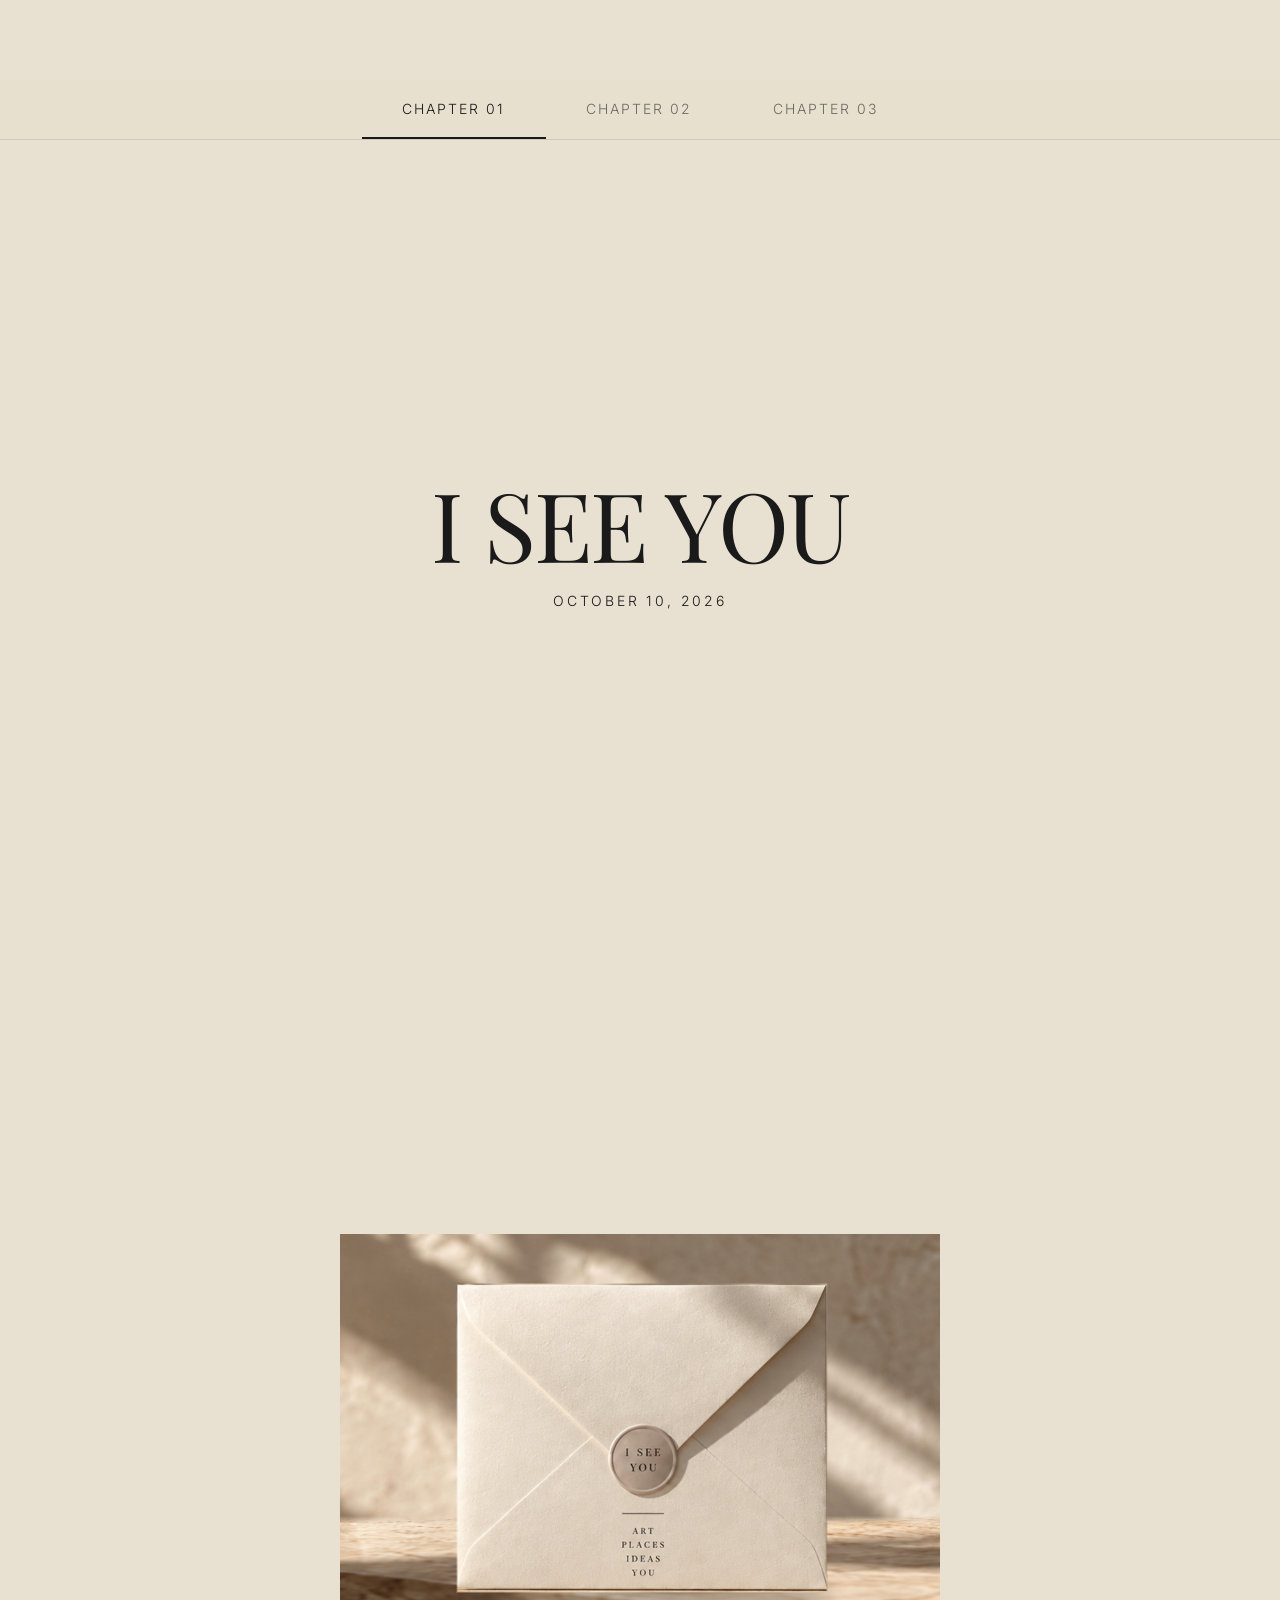
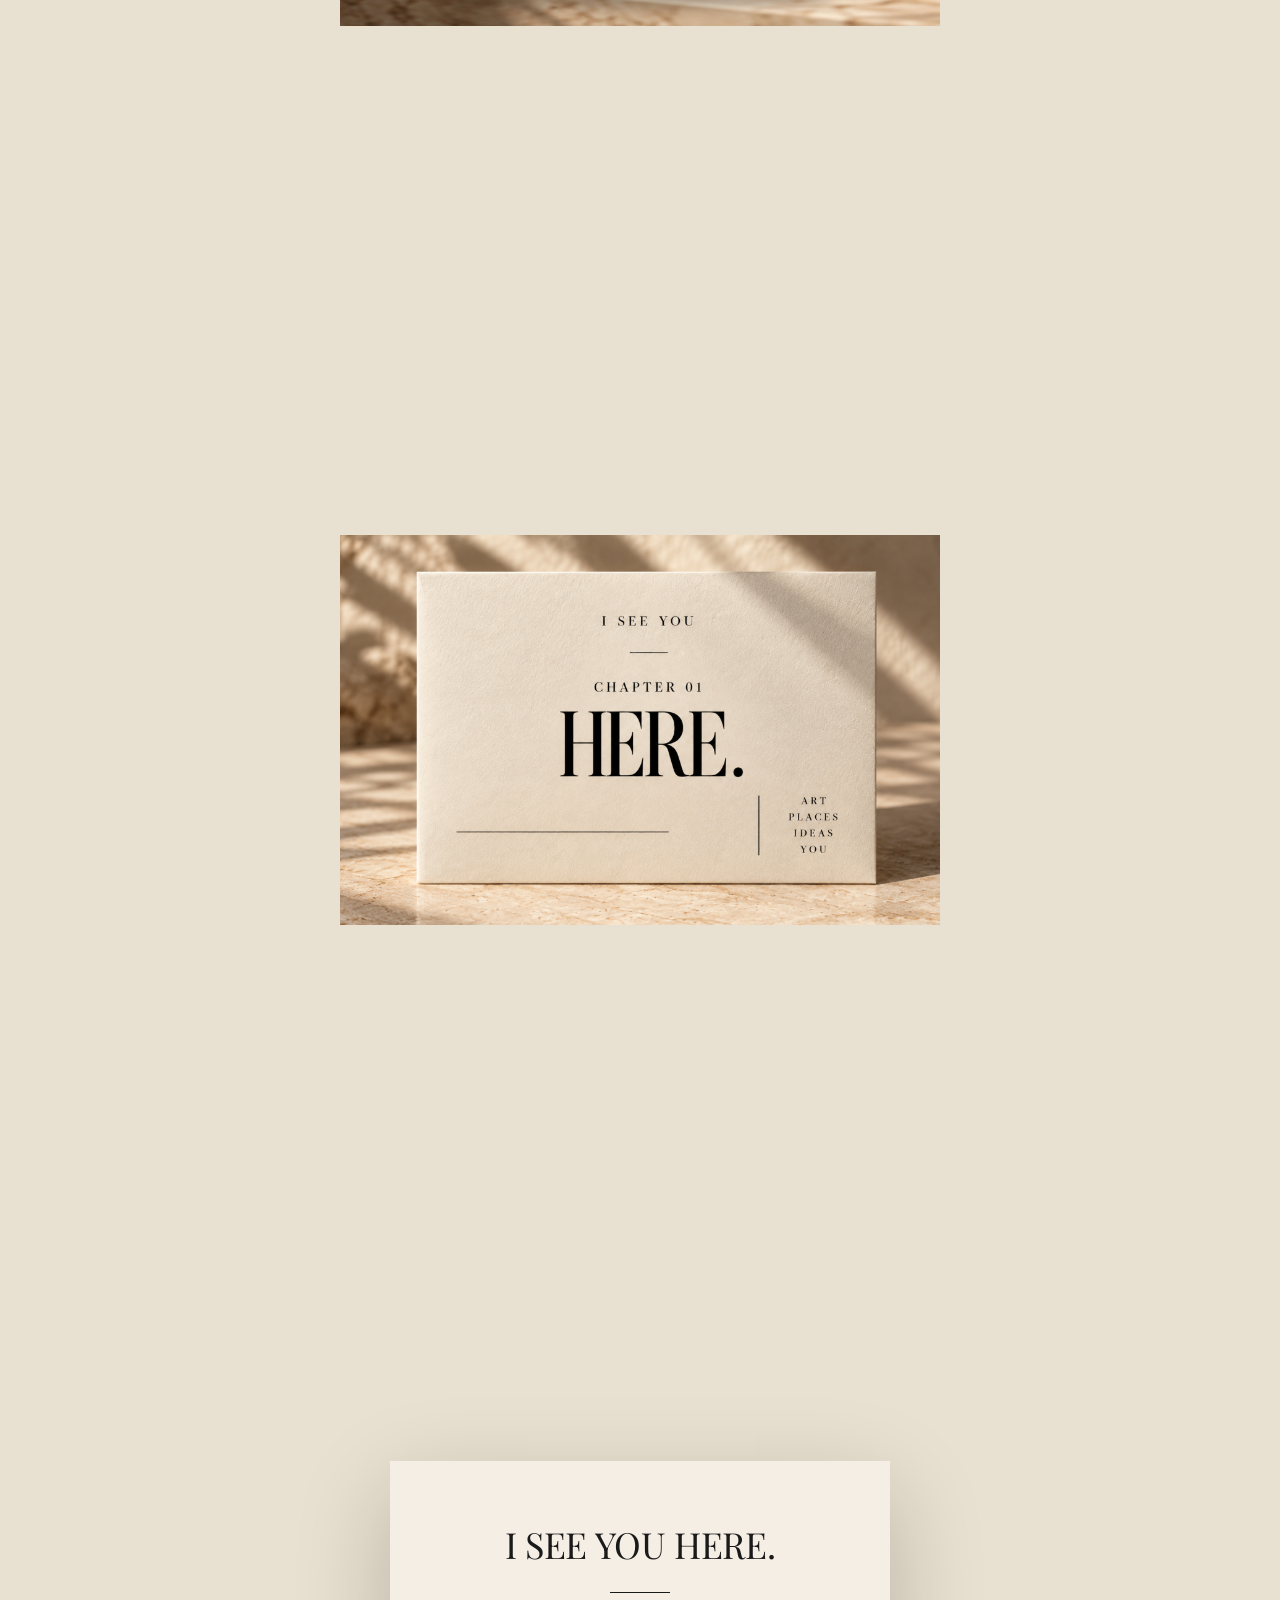
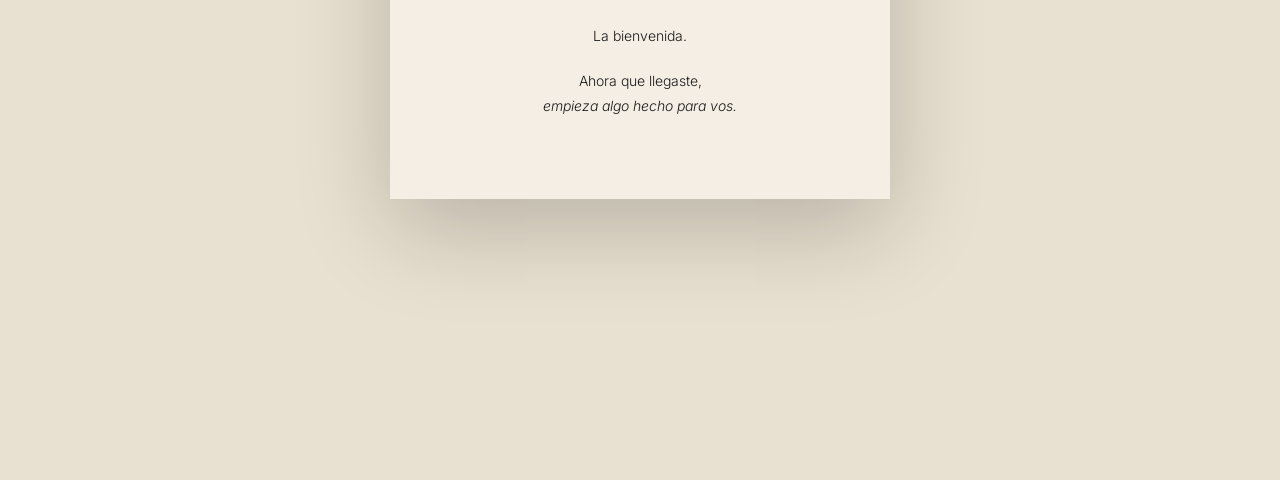
==== commit 90ca7e1a: "feat: add Chapter 03 "I SEE YOU SHINING" (closing envelope) New envelope label built with the same t" ====
--- a/index.html
+++ b/index.html
@@ -400,6 +400,7 @@
     <nav class="tab-nav">
         <button class="tab-button active" onclick="switchTab('chapter01')">CHAPTER 01</button>
         <button class="tab-button" onclick="switchTab('chapter02')">CHAPTER 02</button>
+        <button class="tab-button" onclick="switchTab('chapter03')">CHAPTER 03</button>
     </nav>
 
     <!-- CHAPTER 01 CONTENT -->
@@ -474,6 +475,46 @@
                     Veo cuánto das.<br>
                     Veo todo lo que sostenés.
                 </p>
+            </div>
+        </section>
+    </div>
+
+    <!-- CHAPTER 03 CONTENT -->
+    <div id="chapter03" class="tab-content">
+        <!-- TITLE SECTION -->
+        <section class="section title-section">
+            <div class="title-text">
+                <h1>I SEE YOU</h1>
+                <p>October 10, 2026</p>
+            </div>
+        </section>
+
+        <!-- ENVELOPE CLOSED -->
+        <section class="section envelope-section">
+            <div class="envelope-container">
+                <img src="chapter03-page-000.png" alt="Envelope closed - Chapter 03" class="envelope-image">
+            </div>
+        </section>
+
+        <!-- ENVELOPE FRONT WITH SEAL -->
+        <section class="section content-section">
+            <div class="envelope-container">
+                <img src="chapter02-page-001.png" alt="Envelope front - Chapter 03 SHINING" class="envelope-image">
+            </div>
+        </section>
+
+        <!-- CARD -->
+        <section class="section">
+            <div class="card-container">
+                <h2 class="card-title">I SEE YOU SHINING.</h2>
+                <div class="chapter-divider" style="margin: 20px auto 30px;"></div>
+                <p class="card-text">Es momento de cerrar este capítulo.</p>
+                <p class="card-text">
+                    Porque llegó el momento<br>
+                    de materializar esa luz,<br>
+                    <span class="card-italic">que acaricia sutilezas.</span>
+                </p>
+                <p class="card-text">Ya puedes abrir el último sobre.</p>
             </div>
         </section>
     </div>
@@ -509,6 +550,23 @@
         </div>
     </div>
 
+    <div id="envelopeModal03" class="modal">
+        <div class="modal-content">
+            <button class="modal-close" onclick="closeModal('envelopeModal03')">✕</button>
+            <div class="card-container">
+                <h2 class="card-title">I SEE YOU SHINING.</h2>
+                <div class="chapter-divider" style="margin: 20px auto 30px;"></div>
+                <p class="card-text">Es momento de cerrar este capítulo.</p>
+                <p class="card-text">
+                    Porque llegó el momento<br>
+                    de materializar esa luz,<br>
+                    <span class="card-italic">que acaricia sutilezas.</span>
+                </p>
+                <p class="card-text">Ya puedes abrir el último sobre.</p>
+            </div>
+        </div>
+    </div>
+
     <script src="https://cdnjs.cloudflare.com/ajax/libs/gsap/3.12.2/gsap.min.js"></script>
     <script>
         function switchTab(tabName) {
@@ -589,6 +647,14 @@
                     openModal('envelopeModal02');
                 });
             }
+
+            // Chapter 03 envelope
+            const chapter03Envelope = document.querySelectorAll('#chapter03 .envelope-image')[1]; // sealed envelope
+            if (chapter03Envelope) {
+                chapter03Envelope.addEventListener('click', () => {
+                    openModal('envelopeModal03');
+                });
+            }
         });
 
         // Keyboard shortcut: ESC to close modal
